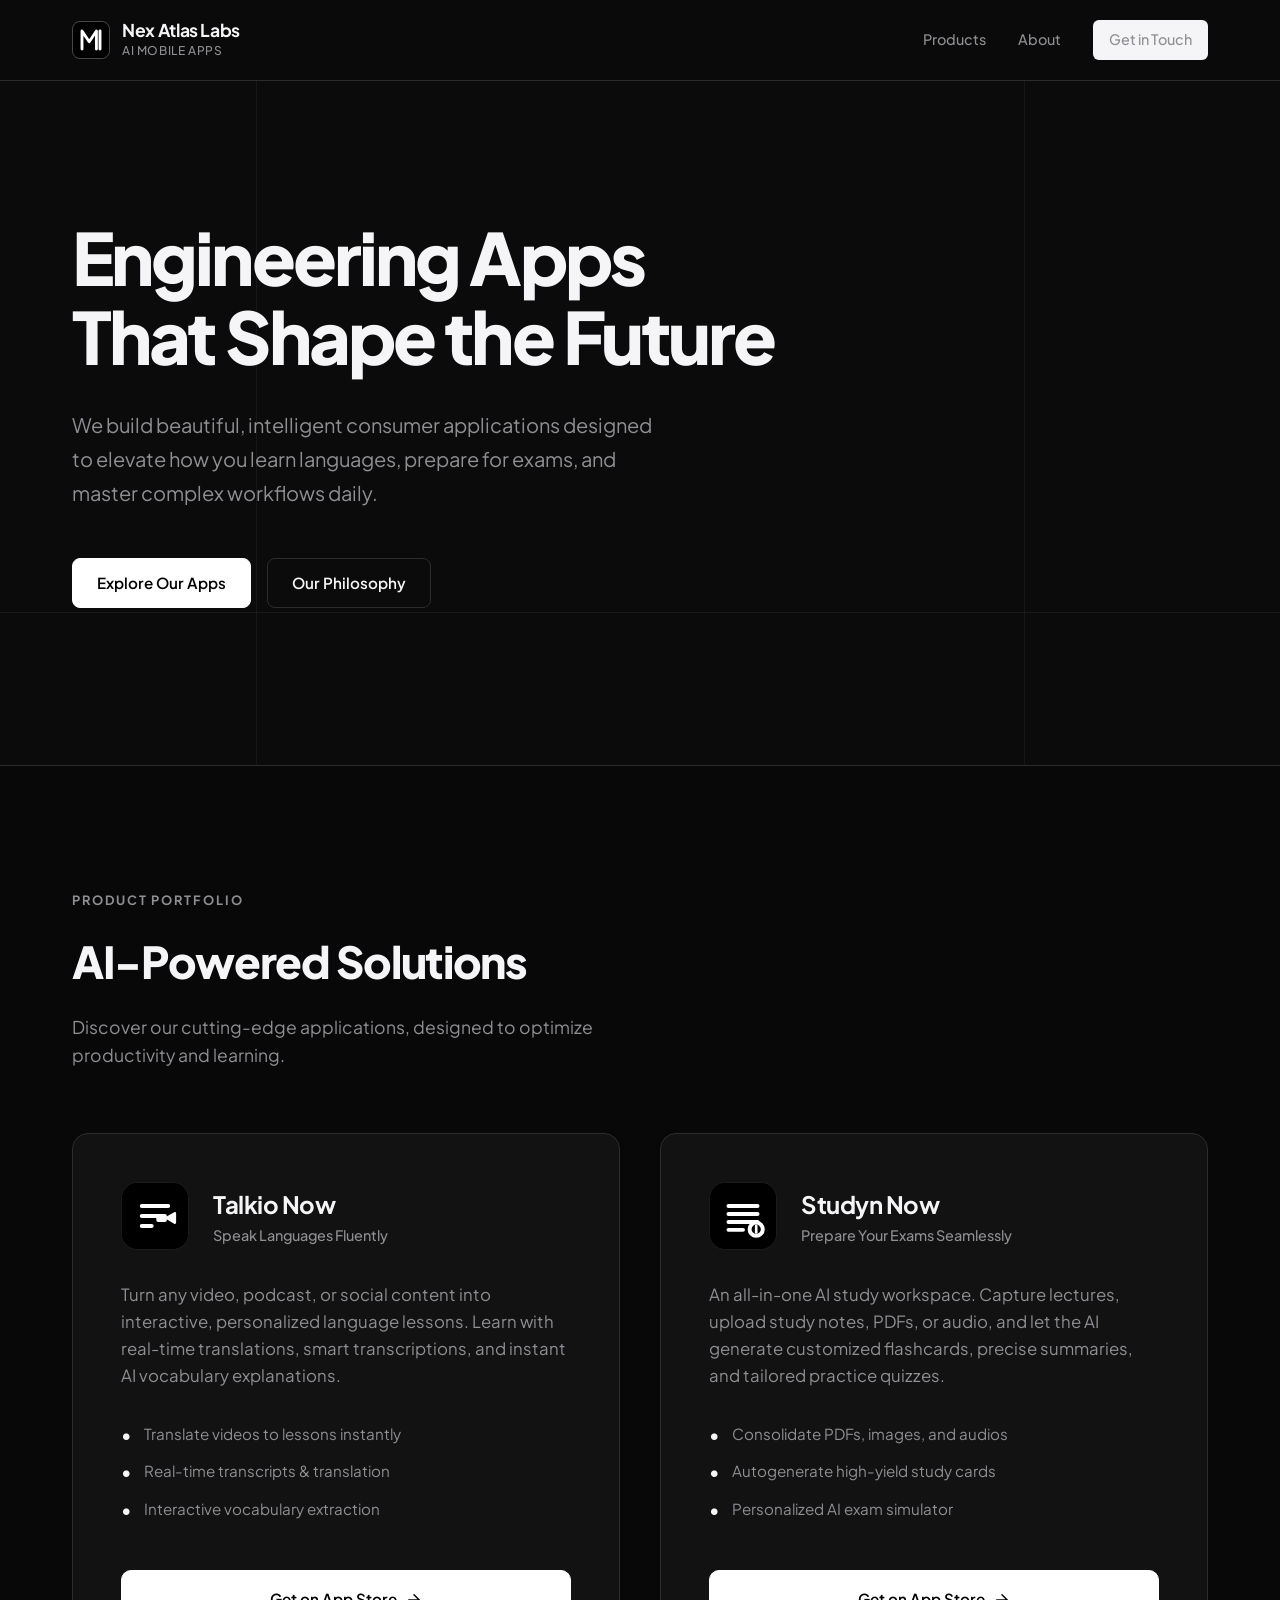
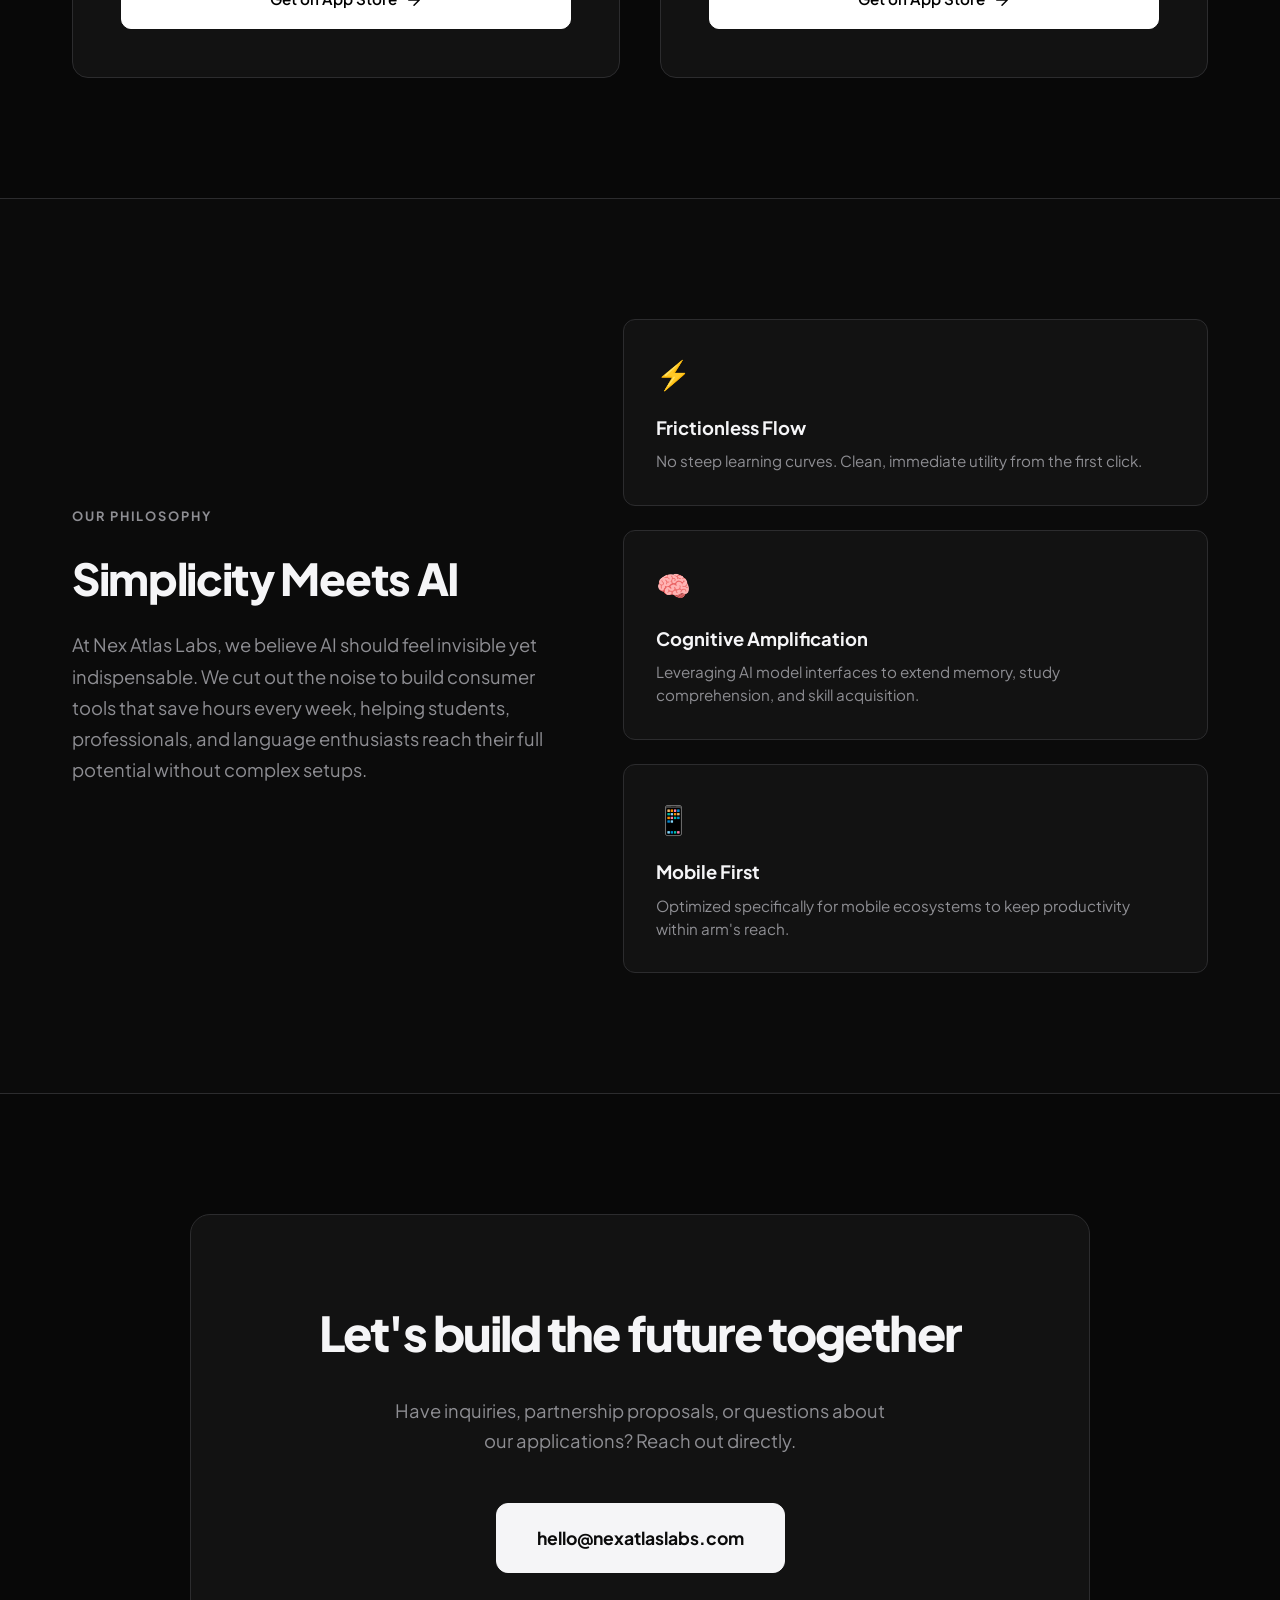
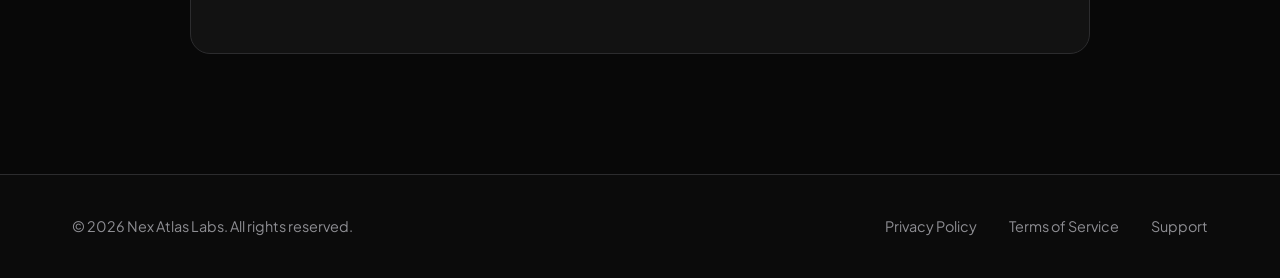
==== index.html @ 11a040e7 "Initial commit - Nex Atlas Labs landing page" ====
<!DOCTYPE html>
<html lang="en">
<head>
    <meta charset="UTF-8">
    <meta name="viewport" content="width=device-width, initial-scale=1.0">
    <title>Nex Atlas Labs — AI-Powered Mobile Applications</title>
    
    <!-- Meta tags for SEO -->
    <meta name="description" content="Nex Atlas Labs creates intelligent, user-first consumer applications. Developers of Talkio Now (AI Language Learning) and Studyn Now (AI Study Workspace).">
    <meta name="keywords" content="Nex Atlas Labs, Talkio Now, Studyn Now, AI applications, study assistant, language learning AI, iOS apps, mobile developer">
    <meta name="author" content="Nex Atlas Labs">
    
    <!-- Social Meta Tags -->
    <meta property="og:title" content="Nex Atlas Labs — AI-Powered Mobile Applications">
    <meta property="og:description" content="Building intelligent, user-first mobile apps. Creators of Talkio Now and Studyn Now.">
    <meta property="og:type" content="website">
    <meta name="twitter:card" content="summary_large_image">
    
    <!-- Google Fonts -->
    <link rel="preconnect" href="https://fonts.googleapis.com">
    <link rel="preconnect" href="https://fonts.gstatic.com" crossorigin>
    <link href="https://fonts.googleapis.com/css2?family=Plus+Jakarta+Sans:wght@300;400;500;600;700;800&display=swap" rel="stylesheet">
    
    <!-- Stylesheet -->
    <link rel="stylesheet" href="style.css">
</head>
<body>

    <!-- Header Navigation -->
    <header class="header">
        <div class="container header-container">
            <a href="#" class="logo-wrapper">
                <div class="logo-icon">
                    <svg viewBox="0 0 100 100" fill="none" xmlns="http://www.w3.org/2000/svg">
                        <rect width="100" height="100" rx="20" fill="#000000"/>
                        <path d="M25 75V25L45 55L65 25V75" stroke="#FFFFFF" stroke-width="8" stroke-linecap="round" stroke-linejoin="round"/>
                        <path d="M75 75L75 25" stroke="#FFFFFF" stroke-width="8" stroke-linecap="round"/>
                    </svg>
                </div>
                <div class="logo-text">
                    <span class="logo-title">Nex Atlas Labs</span>
                    <span class="logo-subtitle">AI Mobile Apps</span>
                </div>
            </a>
            <nav class="nav-links">
                <a href="#products">Products</a>
                <a href="#about">About</a>
                <a href="#contact" class="btn btn-nav">Get in Touch</a>
            </nav>
        </div>
    </header>

    <!-- Hero Section -->
    <section class="hero">
        <div class="container hero-container">
            <h1 class="hero-title reveal">Engineering Apps<br>That Shape the Future</h1>
            <p class="hero-subtitle reveal">We build beautiful, intelligent consumer applications designed to elevate how you learn languages, prepare for exams, and master complex workflows daily.</p>
            <div class="hero-actions reveal">
                <a href="#products" class="btn btn-primary">Explore Our Apps</a>
                <a href="#about" class="btn btn-secondary">Our Philosophy</a>
            </div>
        </div>
        <div class="hero-background-effects">
            <div class="grid-line grid-v-1"></div>
            <div class="grid-line grid-v-2"></div>
            <div class="grid-line grid-h-1"></div>
        </div>
    </section>

    <!-- Products Showcase Section -->
    <section id="products" class="products">
        <div class="container">
            <div class="section-header reveal">
                <span class="section-tagline">PRODUCT PORTFOLIO</span>
                <h2 class="section-title">AI-Powered Solutions</h2>
                <p class="section-subtitle">Discover our cutting-edge applications, designed to optimize productivity and learning.</p>
            </div>
            
            <div class="product-grid">
                
                <!-- Product Card 1: Talkio Now -->
                <div class="product-card reveal">
                    <div class="card-header">
                        <div class="app-icon talkio-icon">
                            <!-- Talkio Custom Minimalist SVG Icon -->
                            <svg viewBox="0 0 100 100" fill="none" xmlns="http://www.w3.org/2000/svg">
                                <rect width="100" height="100" rx="24" fill="#000000"/>
                                <path d="M30 35H70M30 50H55M30 65H45" stroke="#FFFFFF" stroke-width="6" stroke-linecap="round"/>
                                <path d="M68 53L80 60V46L68 53Z" fill="#FFFFFF" stroke="#FFFFFF" stroke-width="4" stroke-linejoin="round"/>
                                <rect x="52" y="47" width="16" height="12" rx="3" fill="#FFFFFF"/>
                            </svg>
                        </div>
                        <div class="app-info">
                            <h3 class="app-name">Talkio Now</h3>
                            <p class="app-tagline">Speak Languages Fluently</p>
                        </div>
                    </div>
                    <div class="card-body">
                        <p class="app-description">Turn any video, podcast, or social content into interactive, personalized language lessons. Learn with real-time translations, smart transcriptions, and instant AI vocabulary explanations.</p>
                        <ul class="app-features">
                            <li>
                                <span class="feature-bullet">•</span>
                                <span class="feature-text">Translate videos to lessons instantly</span>
                            </li>
                            <li>
                                <span class="feature-bullet">•</span>
                                <span class="feature-text">Real-time transcripts & translation</span>
                            </li>
                            <li>
                                <span class="feature-bullet">•</span>
                                <span class="feature-text">Interactive vocabulary extraction</span>
                            </li>
                        </ul>
                    </div>
                    <div class="card-footer">
                        <a href="https://apps.apple.com/es/app/talkio-now/id6759683352" target="_blank" rel="noopener noreferrer" class="btn btn-card-action">
                            <span>Get on App Store</span>
                            <svg class="arrow-icon" viewBox="0 0 24 24" fill="none" xmlns="http://www.w3.org/2000/svg">
                                <path d="M5 12H19M19 12L12 5M19 12L12 19" stroke="currentColor" stroke-width="2" stroke-linecap="round" stroke-linejoin="round"/>
                            </svg>
                        </a>
                    </div>
                </div>

                <!-- Product Card 2: Studyn Now -->
                <div class="product-card reveal">
                    <div class="card-header">
                        <div class="app-icon studyn-icon">
                            <!-- Studyn Custom Minimalist SVG Icon -->
                            <svg viewBox="0 0 100 100" fill="none" xmlns="http://www.w3.org/2000/svg">
                                <rect width="100" height="100" rx="24" fill="#000000"/>
                                <path d="M28 35H72M28 47H72M28 59H72M28 71H50" stroke="#FFFFFF" stroke-width="6" stroke-linecap="round"/>
                                <circle cx="70" cy="70" r="10" stroke="#FFFFFF" stroke-width="6"/>
                                <path d="M70 65V75" stroke="#FFFFFF" stroke-width="4" stroke-linecap="round"/>
                            </svg>
                        </div>
                        <div class="app-info">
                            <h3 class="app-name">Studyn Now</h3>
                            <p class="app-tagline">Prepare Your Exams Seamlessly</p>
                        </div>
                    </div>
                    <div class="card-body">
                        <p class="app-description">An all-in-one AI study workspace. Capture lectures, upload study notes, PDFs, or audio, and let the AI generate customized flashcards, precise summaries, and tailored practice quizzes.</p>
                        <ul class="app-features">
                            <li>
                                <span class="feature-bullet">•</span>
                                <span class="feature-text">Consolidate PDFs, images, and audios</span>
                            </li>
                            <li>
                                <span class="feature-bullet">•</span>
                                <span class="feature-text">Autogenerate high-yield study cards</span>
                            </li>
                            <li>
                                <span class="feature-bullet">•</span>
                                <span class="feature-text">Personalized AI exam simulator</span>
                            </li>
                        </ul>
                    </div>
                    <div class="card-footer">
                        <a href="https://apps.apple.com/es/app/studyn-now-prepare-your-exams/id6766468352" target="_blank" rel="noopener noreferrer" class="btn btn-card-action">
                            <span>Get on App Store</span>
                            <svg class="arrow-icon" viewBox="0 0 24 24" fill="none" xmlns="http://www.w3.org/2000/svg">
                                <path d="M5 12H19M19 12L12 5M19 12L12 19" stroke="currentColor" stroke-width="2" stroke-linecap="round" stroke-linejoin="round"/>
                            </svg>
                        </a>
                    </div>
                </div>

            </div>
        </div>
    </section>

    <!-- Why We Build (Philosophy) Section -->
    <section id="about" class="about">
        <div class="container">
            <div class="about-wrapper">
                <div class="about-info reveal">
                    <span class="section-tagline">OUR PHILOSOPHY</span>
                    <h2 class="section-title">Simplicity Meets AI</h2>
                    <p class="about-text">At Nex Atlas Labs, we believe AI should feel invisible yet indispensable. We cut out the noise to build consumer tools that save hours every week, helping students, professionals, and language enthusiasts reach their full potential without complex setups.</p>
                </div>
                <div class="about-grid reveal">
                    <div class="about-card">
                        <div class="about-card-icon">⚡</div>
                        <h4 class="about-card-title">Frictionless Flow</h4>
                        <p class="about-card-desc">No steep learning curves. Clean, immediate utility from the first click.</p>
                    </div>
                    <div class="about-card">
                        <div class="about-card-icon">🧠</div>
                        <h4 class="about-card-title">Cognitive Amplification</h4>
                        <p class="about-card-desc">Leveraging AI model interfaces to extend memory, study comprehension, and skill acquisition.</p>
                    </div>
                    <div class="about-card">
                        <div class="about-card-icon">📱</div>
                        <h4 class="about-card-title">Mobile First</h4>
                        <p class="about-card-desc">Optimized specifically for mobile ecosystems to keep productivity within arm's reach.</p>
                    </div>
                </div>
            </div>
        </div>
    </section>

    <!-- Contact CTA Section -->
    <section id="contact" class="contact">
        <div class="container">
            <div class="contact-box reveal">
                <h2 class="contact-title">Let's build the future together</h2>
                <p class="contact-subtitle">Have inquiries, partnership proposals, or questions about our applications? Reach out directly.</p>
                <a href="mailto:hello@nexatlaslabs.com" class="btn btn-cta">hello@nexatlaslabs.com</a>
            </div>
        </div>
    </section>

    <!-- Footer -->
    <footer class="footer">
        <div class="container footer-container">
            <div class="footer-left">
                <p class="copyright">&copy; <span id="current-year">2026</span> Nex Atlas Labs. All rights reserved.</p>
            </div>
            <div class="footer-right">
                <a href="#" class="footer-link">Privacy Policy</a>
                <a href="#" class="footer-link">Terms of Service</a>
                <a href="#" class="footer-link">Support</a>
            </div>
        </div>
    </footer>

    <script src="script.js"></script>
</body>
</html>
---- style.css ----
/* ----------------------------------------------------
   Nex Atlas Labs - Premium Monochromatic Styling
   ---------------------------------------------------- */

:root {
    /* Color Palette */
    --color-bg: #0b0b0b;
    --color-surface-base: #121212;
    --color-surface-hover: #1c1c1c;
    --color-text-primary: #f5f5f7;
    --color-text-secondary: #8e8e93;
    --color-border: #2c2c2e;
    --color-border-hover: #ffffff;
    --color-accent: #ffffff;
    --color-accent-inverse: #000000;
    
    /* Layout & Spacing */
    --container-max-width: 1200px;
    --font-primary: 'Plus Jakarta Sans', -apple-system, BlinkMacSystemFont, "Segoe UI", Roboto, Helvetica, Arial, sans-serif;
    
    /* Transitions */
    --transition-smooth: all 0.4s cubic-bezier(0.16, 1, 0.3, 1);
    --transition-fast: all 0.2s ease;
}

/* Reset & Base Styles */
* {
    box-sizing: border-box;
    margin: 0;
    padding: 0;
}

html {
    scroll-behavior: smooth;
    background-color: var(--color-bg);
    color: var(--color-text-primary);
    font-family: var(--font-primary);
    -webkit-font-smoothing: antialiased;
    -moz-osx-font-smoothing: grayscale;
}

body {
    min-height: 100vh;
    overflow-x: hidden;
    line-height: 1.6;
}

/* Typography Selection Styling */
::selection {
    background-color: var(--color-text-primary);
    color: var(--color-bg);
}

.container {
    width: 100%;
    max-width: var(--container-max-width);
    margin: 0 auto;
    padding: 0 2rem;
}

/* Header & Navigation */
.header {
    position: fixed;
    top: 0;
    left: 0;
    width: 100%;
    z-index: 100;
    background-color: rgba(11, 11, 11, 0.8);
    backdrop-filter: blur(16px);
    -webkit-backdrop-filter: blur(16px);
    border-bottom: 1px solid var(--color-border);
}

.header-container {
    display: flex;
    justify-content: space-between;
    align-items: center;
    height: 80px;
}

.logo-wrapper {
    display: flex;
    align-items: center;
    text-decoration: none;
    gap: 0.75rem;
}

.logo-icon {
    width: 38px;
    height: 38px;
    display: flex;
    align-items: center;
    justify-content: center;
    border-radius: 8px;
    overflow: hidden;
    border: 1px solid rgba(255,255,255,0.25);
    transition: var(--transition-smooth);
}

.logo-wrapper:hover .logo-icon {
    transform: scale(1.05);
    border-color: var(--color-accent);
}

.logo-text {
    display: flex;
    flex-direction: column;
}

.logo-title {
    color: var(--color-text-primary);
    font-size: 1.1rem;
    font-weight: 700;
    letter-spacing: -0.02em;
    line-height: 1.2;
}

.logo-subtitle {
    color: var(--color-text-secondary);
    font-size: 0.75rem;
    font-weight: 500;
    letter-spacing: 0.05em;
    text-transform: uppercase;
}

.nav-links {
    display: flex;
    align-items: center;
    gap: 2rem;
}

.nav-links a {
    color: var(--color-text-secondary);
    text-decoration: none;
    font-size: 0.9rem;
    font-weight: 500;
    transition: var(--transition-fast);
}

.nav-links a:hover {
    color: var(--color-text-primary);
}

/* Hero Section */
.hero {
    position: relative;
    padding-top: 180px;
    padding-bottom: 120px;
    display: flex;
    flex-direction: column;
    justify-content: center;
    min-height: 85vh;
}

.hero-container {
    position: relative;
    z-index: 2;
}

.hero-title {
    font-size: 4.5rem;
    font-weight: 800;
    line-height: 1.1;
    letter-spacing: -0.04em;
    margin-bottom: 2rem;
    color: var(--color-text-primary);
}

.hero-subtitle {
    font-size: 1.25rem;
    font-weight: 400;
    color: var(--color-text-secondary);
    max-width: 600px;
    margin-bottom: 3rem;
    line-height: 1.7;
}

.hero-actions {
    display: flex;
    gap: 1rem;
}

/* Background Effects */
.hero-background-effects {
    position: absolute;
    top: 0;
    left: 0;
    width: 100%;
    height: 100%;
    pointer-events: none;
    z-index: 1;
    overflow: hidden;
}

.grid-line {
    position: absolute;
    background-color: var(--color-border);
    opacity: 0.4;
}

.grid-v-1 {
    left: 20%;
    top: 0;
    width: 1px;
    height: 100%;
}

.grid-v-2 {
    left: 80%;
    top: 0;
    width: 1px;
    height: 100%;
}

.grid-h-1 {
    top: 80%;
    left: 0;
    width: 100%;
    height: 1px;
}

/* General Button Styles */
.btn {
    display: inline-flex;
    align-items: center;
    justify-content: center;
    padding: 0.75rem 1.5rem;
    border-radius: 8px;
    font-size: 0.95rem;
    font-weight: 600;
    text-decoration: none;
    transition: var(--transition-smooth);
    cursor: pointer;
}

.btn-primary {
    background-color: var(--color-accent);
    color: var(--color-accent-inverse);
    border: 1px solid var(--color-accent);
}

.btn-primary:hover {
    background-color: transparent;
    color: var(--color-text-primary);
    transform: translateY(-2px);
    box-shadow: 0 10px 20px rgba(255, 255, 255, 0.05);
}

.btn-secondary {
    background-color: transparent;
    color: var(--color-text-primary);
    border: 1px solid var(--color-border);
}

.btn-secondary:hover {
    border-color: var(--color-accent);
    transform: translateY(-2px);
}

.btn-nav {
    padding: 0.5rem 1rem;
    font-size: 0.85rem;
    border-radius: 6px;
    background-color: var(--color-text-primary);
    color: var(--color-bg);
}

.btn-nav:hover {
    background-color: var(--color-surface-hover);
    color: var(--color-text-primary);
    border: 1px solid var(--color-border);
}

/* Products Section */
.products {
    padding: 120px 0;
    border-top: 1px solid var(--color-border);
    background-color: #080808;
}

.section-tagline {
    display: inline-block;
    font-size: 0.8rem;
    font-weight: 700;
    letter-spacing: 0.15em;
    color: var(--color-text-secondary);
    text-transform: uppercase;
    margin-bottom: 1rem;
}

.section-title {
    font-size: 2.75rem;
    font-weight: 800;
    letter-spacing: -0.03em;
    margin-bottom: 1rem;
}

.section-subtitle {
    font-size: 1.1rem;
    color: var(--color-text-secondary);
    max-width: 550px;
    margin-bottom: 4rem;
}

.product-grid {
    display: grid;
    grid-template-columns: repeat(2, 1fr);
    gap: 2.5rem;
}

.product-card {
    background-color: var(--color-surface-base);
    border: 1px solid var(--color-border);
    border-radius: 16px;
    padding: 3rem;
    display: flex;
    flex-direction: column;
    justify-content: space-between;
    transition: var(--transition-smooth);
    position: relative;
    overflow: hidden;
}

.product-card::before {
    content: '';
    position: absolute;
    top: 0;
    left: 0;
    width: 100%;
    height: 100%;
    background: radial-gradient(400px circle at var(--x, 0px) var(--y, 0px), rgba(255,255,255,0.06), transparent 80%);
    pointer-events: none;
    opacity: 0;
    transition: opacity 0.5s ease;
}

.product-card:hover::before {
    opacity: 1;
}

.product-card:hover {
    border-color: rgba(255,255,255,0.3);
    transform: translateY(-4px);
    box-shadow: 0 20px 40px rgba(0,0,0,0.3);
}

.card-header {
    display: flex;
    align-items: center;
    gap: 1.5rem;
    margin-bottom: 2rem;
}

.app-icon {
    width: 68px;
    height: 68px;
    border-radius: 16px;
    overflow: hidden;
    background-color: #000;
    display: flex;
    align-items: center;
    justify-content: center;
    border: 1px solid rgba(255,255,255,0.1);
}

.app-name {
    font-size: 1.5rem;
    font-weight: 700;
    letter-spacing: -0.02em;
    color: var(--color-text-primary);
}

.app-tagline {
    font-size: 0.9rem;
    color: var(--color-text-secondary);
    font-weight: 500;
}

.card-body {
    margin-bottom: 3rem;
    flex-grow: 1;
}

.app-description {
    color: var(--color-text-secondary);
    font-size: 1.05rem;
    line-height: 1.6;
    margin-bottom: 2rem;
}

.app-features {
    list-style: none;
    display: flex;
    flex-direction: column;
    gap: 0.75rem;
}

.app-features li {
    display: flex;
    align-items: start;
    gap: 0.75rem;
}

.feature-bullet {
    color: var(--color-text-primary);
    font-weight: bold;
}

.feature-text {
    color: var(--color-text-secondary);
    font-size: 0.95rem;
}

.btn-card-action {
    display: inline-flex;
    align-items: center;
    justify-content: center;
    gap: 0.5rem;
    width: 100%;
    padding: 1rem;
    background-color: var(--color-accent);
    color: var(--color-accent-inverse);
    font-weight: 600;
    text-decoration: none;
    border-radius: 10px;
    border: 1px solid var(--color-accent);
    transition: var(--transition-smooth);
}

.btn-card-action:hover {
    background-color: transparent;
    color: var(--color-text-primary);
}

.arrow-icon {
    width: 18px;
    height: 18px;
    transition: transform 0.3s ease;
}

.btn-card-action:hover .arrow-icon {
    transform: translateX(4px);
}

/* About / Philosophy Section */
.about {
    padding: 120px 0;
    border-top: 1px solid var(--color-border);
    background-color: var(--color-bg);
}

.about-wrapper {
    display: grid;
    grid-template-columns: 1fr 1.2fr;
    gap: 4rem;
}

.about-info {
    display: flex;
    flex-direction: column;
    justify-content: center;
}

.about-text {
    font-size: 1.15rem;
    color: var(--color-text-secondary);
    line-height: 1.7;
}

.about-grid {
    display: flex;
    flex-direction: column;
    gap: 1.5rem;
}

.about-card {
    background-color: var(--color-surface-base);
    border: 1px solid var(--color-border);
    border-radius: 12px;
    padding: 2rem;
    display: flex;
    flex-direction: column;
    gap: 0.5rem;
    transition: var(--transition-fast);
}

.about-card:hover {
    border-color: rgba(255,255,255,0.15);
    background-color: var(--color-surface-hover);
}

.about-card-icon {
    font-size: 1.75rem;
    margin-bottom: 0.5rem;
}

.about-card-title {
    font-size: 1.15rem;
    font-weight: 700;
    color: var(--color-text-primary);
}

.about-card-desc {
    font-size: 0.95rem;
    color: var(--color-text-secondary);
    line-height: 1.5;
}

/* Contact CTA Section */
.contact {
    padding: 120px 0;
    background-color: #080808;
    border-top: 1px solid var(--color-border);
}

.contact-box {
    background-color: var(--color-surface-base);
    border: 1px solid var(--color-border);
    border-radius: 20px;
    padding: 5rem 2rem;
    text-align: center;
    max-width: 900px;
    margin: 0 auto;
    position: relative;
    overflow: hidden;
}

.contact-title {
    font-size: 3rem;
    font-weight: 800;
    letter-spacing: -0.04em;
    margin-bottom: 1.5rem;
}

.contact-subtitle {
    font-size: 1.15rem;
    color: var(--color-text-secondary);
    max-width: 500px;
    margin: 0 auto 3rem auto;
}

.btn-cta {
    display: inline-block;
    padding: 1.25rem 2.5rem;
    font-size: 1.1rem;
    background-color: var(--color-text-primary);
    color: var(--color-bg);
    border-radius: 12px;
    text-decoration: none;
    font-weight: 700;
    transition: var(--transition-smooth);
    border: 1px solid var(--color-text-primary);
}

.btn-cta:hover {
    background-color: transparent;
    color: var(--color-text-primary);
    transform: translateY(-2px);
    box-shadow: 0 10px 30px rgba(255,255,255,0.06);
}

/* Footer Section */
.footer {
    padding: 40px 0;
    border-top: 1px solid var(--color-border);
    background-color: var(--color-bg);
}

.footer-container {
    display: flex;
    justify-content: space-between;
    align-items: center;
}

.copyright {
    color: var(--color-text-secondary);
    font-size: 0.9rem;
}

.footer-right {
    display: flex;
    gap: 2rem;
}

.footer-link {
    color: var(--color-text-secondary);
    text-decoration: none;
    font-size: 0.9rem;
    transition: var(--transition-fast);
}

.footer-link:hover {
    color: var(--color-text-primary);
}

/* Reveal Animations */
.reveal {
    opacity: 0;
    transform: translateY(30px);
    transition: opacity 0.8s ease, transform 0.8s cubic-bezier(0.16, 1, 0.3, 1);
}

.reveal.active {
    opacity: 1;
    transform: translateY(0);
}

/* Responsive Styling */
@media (max-width: 968px) {
    .hero-title {
        font-size: 3.5rem;
    }
    
    .product-grid {
        grid-template-columns: 1fr;
        gap: 2rem;
    }
    
    .about-wrapper {
        grid-template-columns: 1fr;
        gap: 3rem;
    }
    
    .contact-title {
        font-size: 2.25rem;
    }
}

@media (max-width: 640px) {
    .header-container {
        height: 70px;
    }
    
    .nav-links {
        display: none; /* simple stack could also be used, but for minimalist portfolio we keep header minimal */
    }
    
    .hero {
        padding-top: 140px;
        padding-bottom: 80px;
    }
    
    .hero-title {
        font-size: 2.75rem;
    }
    
    .hero-subtitle {
        font-size: 1.1rem;
    }
    
    .hero-actions {
        flex-direction: column;
    }
    
    .product-card {
        padding: 2rem;
    }
    
    .contact-box {
        padding: 3rem 1.5rem;
    }
    
    .footer-container {
        flex-direction: column;
        gap: 1.5rem;
        text-align: center;
    }
    
    .footer-right {
        justify-content: center;
    }
}
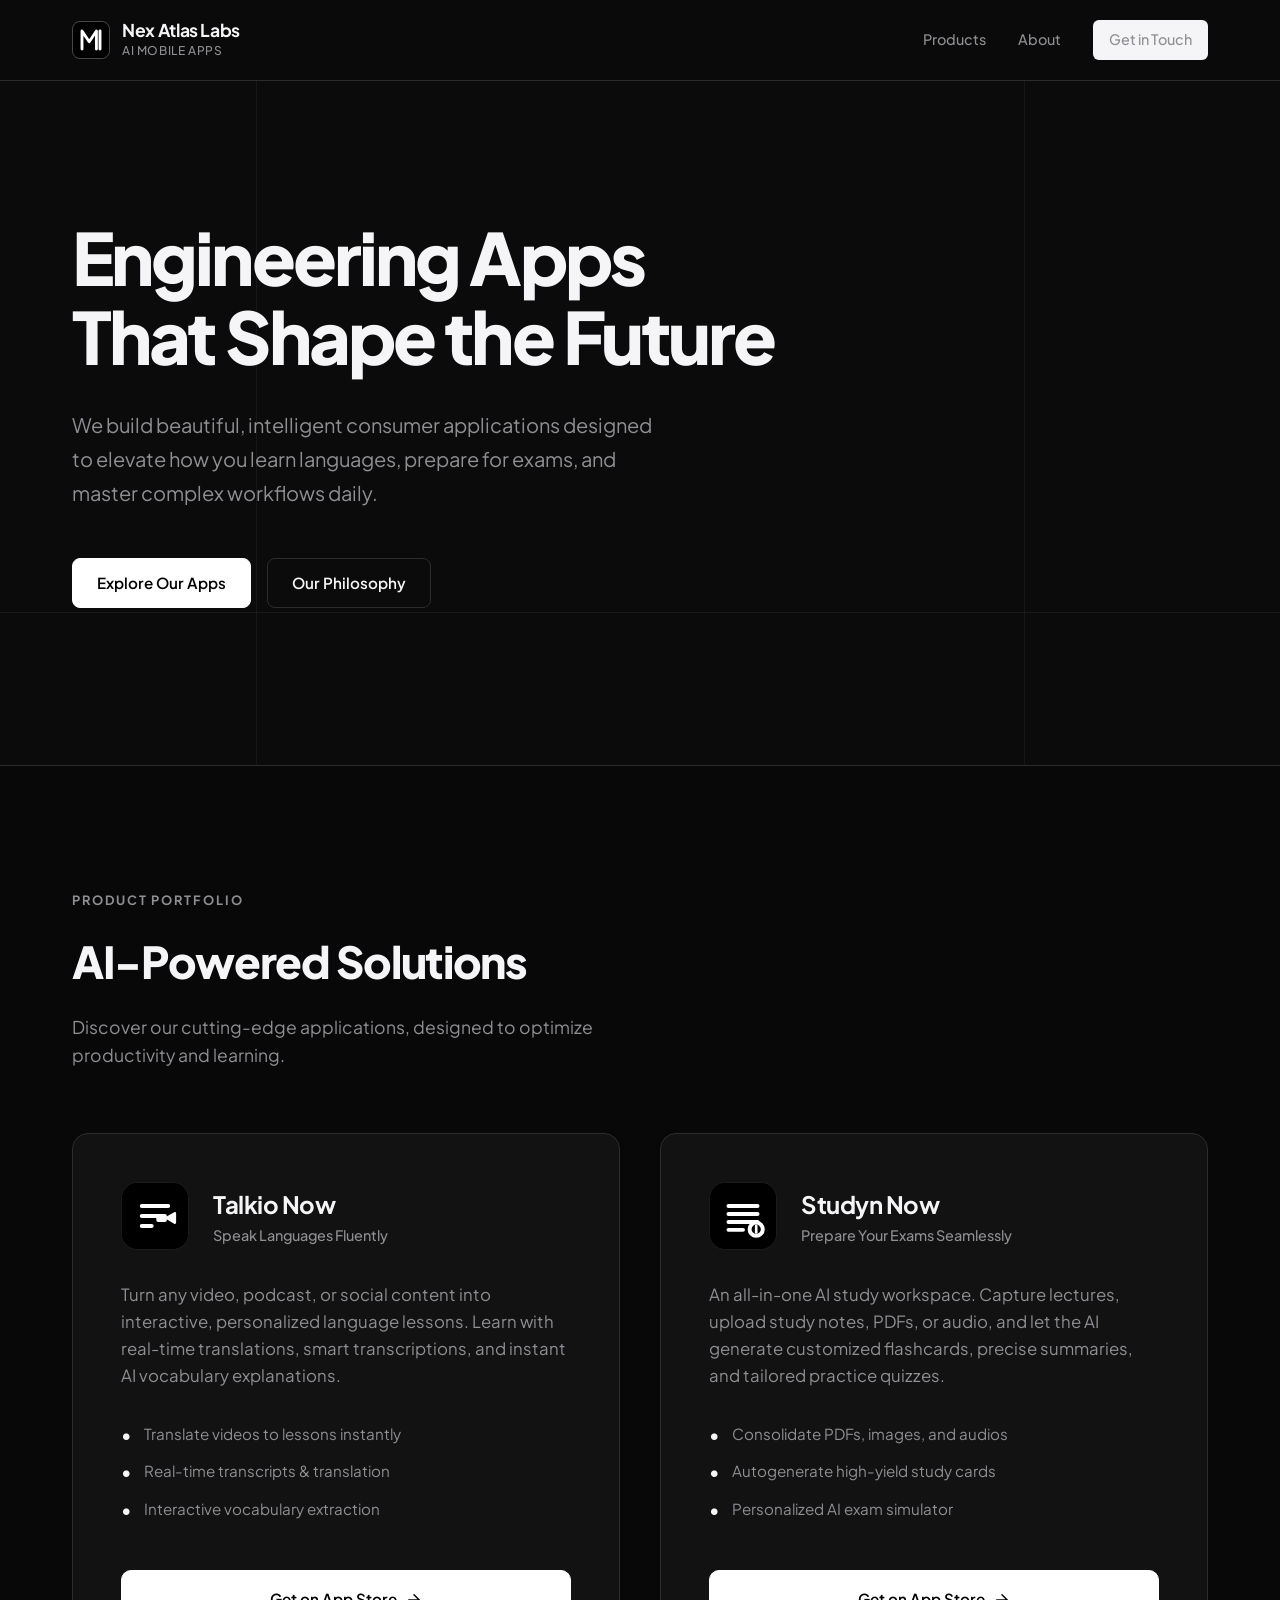
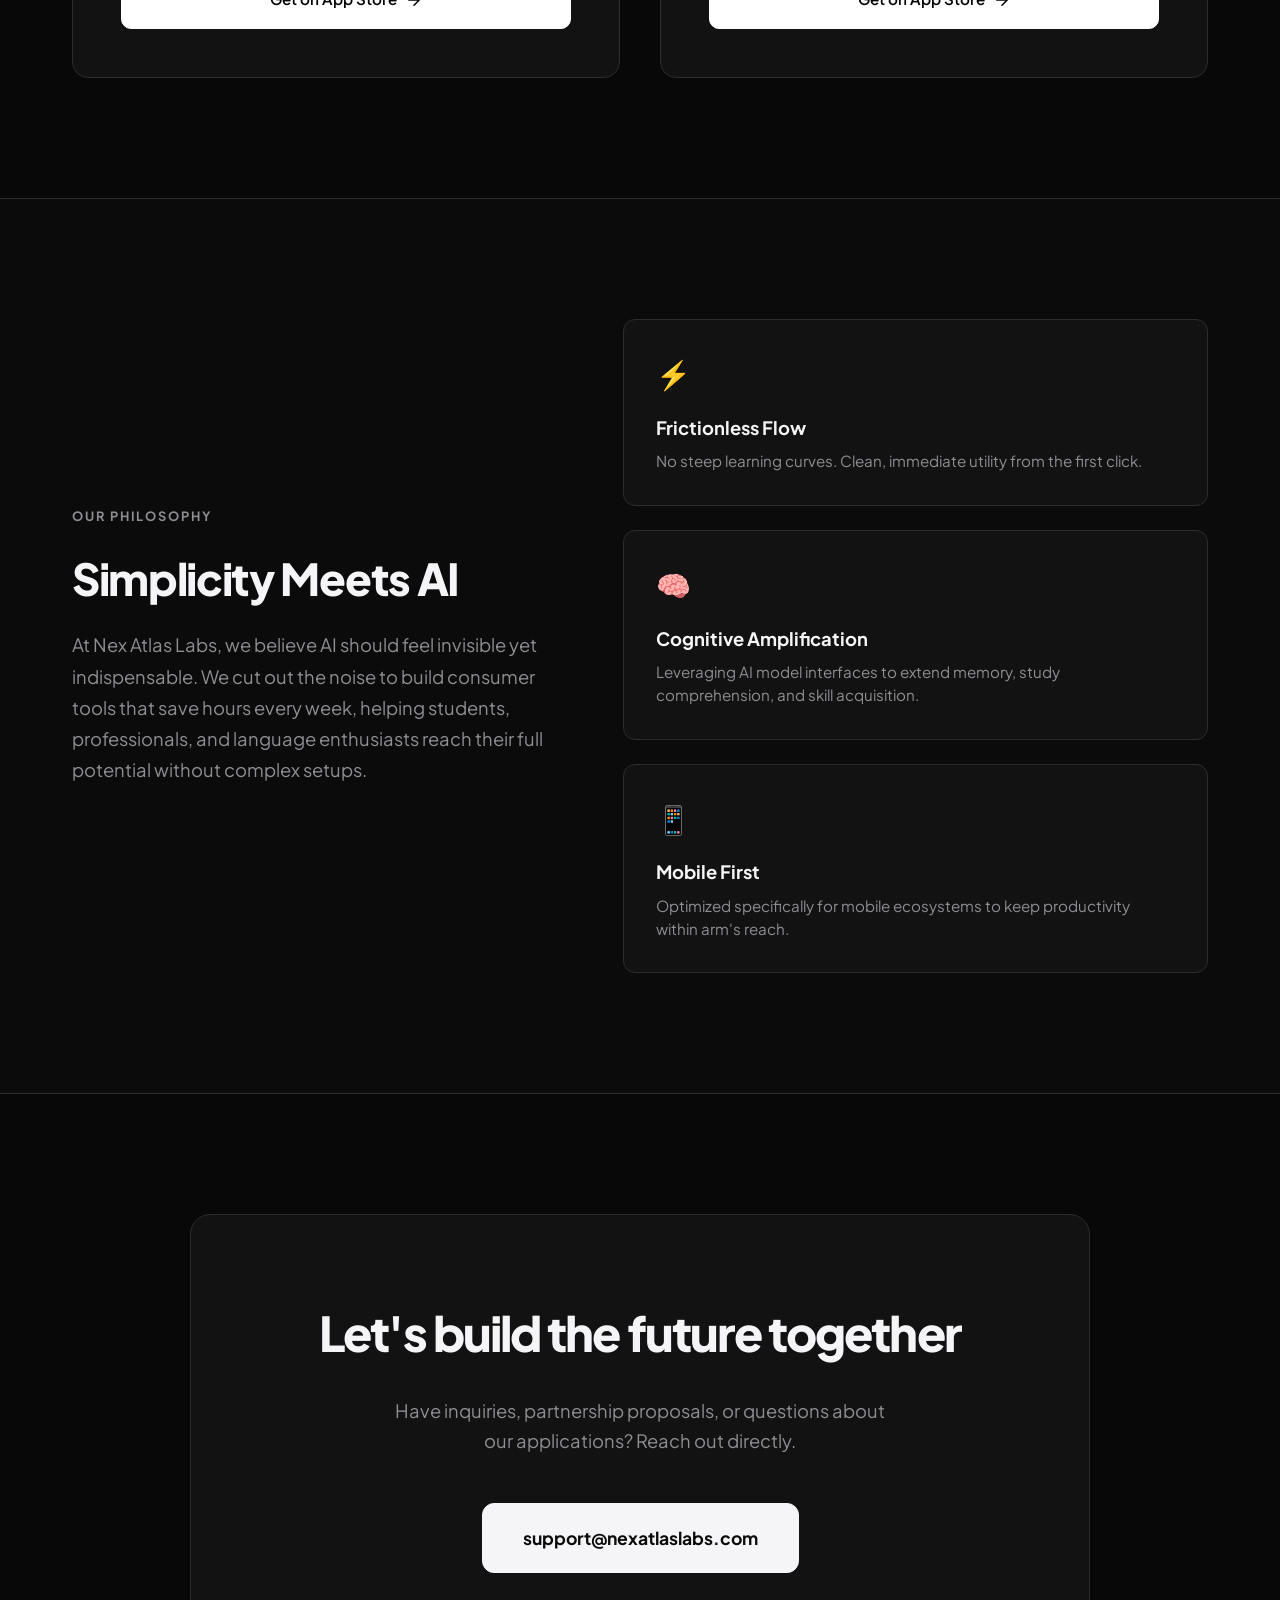
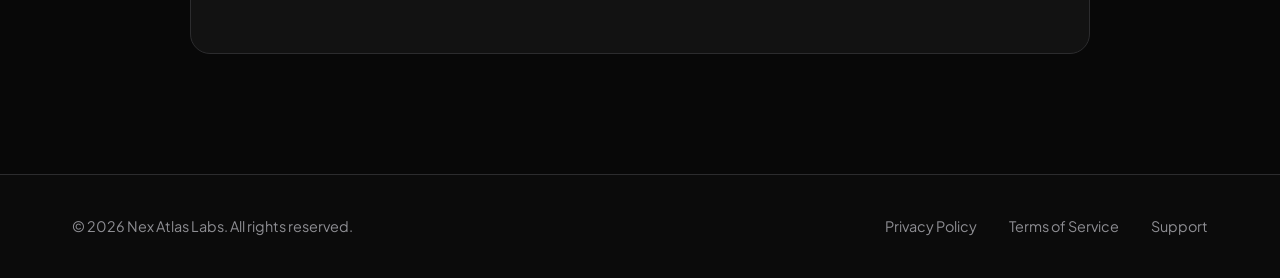
==== commit e827297b: "Update email to support and add functional legal/support pages" ====
--- a/index.html
+++ b/index.html
@@ -206,7 +206,7 @@
             <div class="contact-box reveal">
                 <h2 class="contact-title">Let's build the future together</h2>
                 <p class="contact-subtitle">Have inquiries, partnership proposals, or questions about our applications? Reach out directly.</p>
-                <a href="mailto:hello@nexatlaslabs.com" class="btn btn-cta">hello@nexatlaslabs.com</a>
+                <a href="mailto:support@nexatlaslabs.com" class="btn btn-cta">support@nexatlaslabs.com</a>
             </div>
         </div>
     </section>
@@ -218,9 +218,9 @@
                 <p class="copyright">&copy; <span id="current-year">2026</span> Nex Atlas Labs. All rights reserved.</p>
             </div>
             <div class="footer-right">
-                <a href="#" class="footer-link">Privacy Policy</a>
-                <a href="#" class="footer-link">Terms of Service</a>
-                <a href="#" class="footer-link">Support</a>
+                <a href="privacy-policy.html" class="footer-link">Privacy Policy</a>
+                <a href="terms-of-service.html" class="footer-link">Terms of Service</a>
+                <a href="support.html" class="footer-link">Support</a>
             </div>
         </div>
     </footer>
--- a/style.css
+++ b/style.css
@@ -670,3 +670,59 @@
         justify-content: center;
     }
 }
+
+/* Legal & Support Pages Styling */
+.legal-section {
+    padding-top: 160px;
+    padding-bottom: 120px;
+    min-height: 80vh;
+}
+
+.legal-content {
+    max-width: 800px;
+    margin: 0 auto;
+}
+
+.legal-content h1 {
+    font-size: 3rem;
+    font-weight: 800;
+    letter-spacing: -0.03em;
+    margin-bottom: 2rem;
+}
+
+.legal-content h2 {
+    font-size: 1.75rem;
+    font-weight: 700;
+    margin-top: 2.5rem;
+    margin-bottom: 1rem;
+    letter-spacing: -0.02em;
+}
+
+.legal-content p {
+    color: var(--color-text-secondary);
+    font-size: 1.05rem;
+    line-height: 1.7;
+    margin-bottom: 1.5rem;
+}
+
+.legal-content ul {
+    margin-bottom: 1.5rem;
+    padding-left: 1.5rem;
+    color: var(--color-text-secondary);
+}
+
+.legal-content li {
+    margin-bottom: 0.5rem;
+    line-height: 1.6;
+}
+
+.legal-content a {
+    color: var(--color-text-primary);
+    text-decoration: underline;
+    transition: var(--transition-fast);
+}
+
+.legal-content a:hover {
+    color: var(--color-text-secondary);
+}
+
